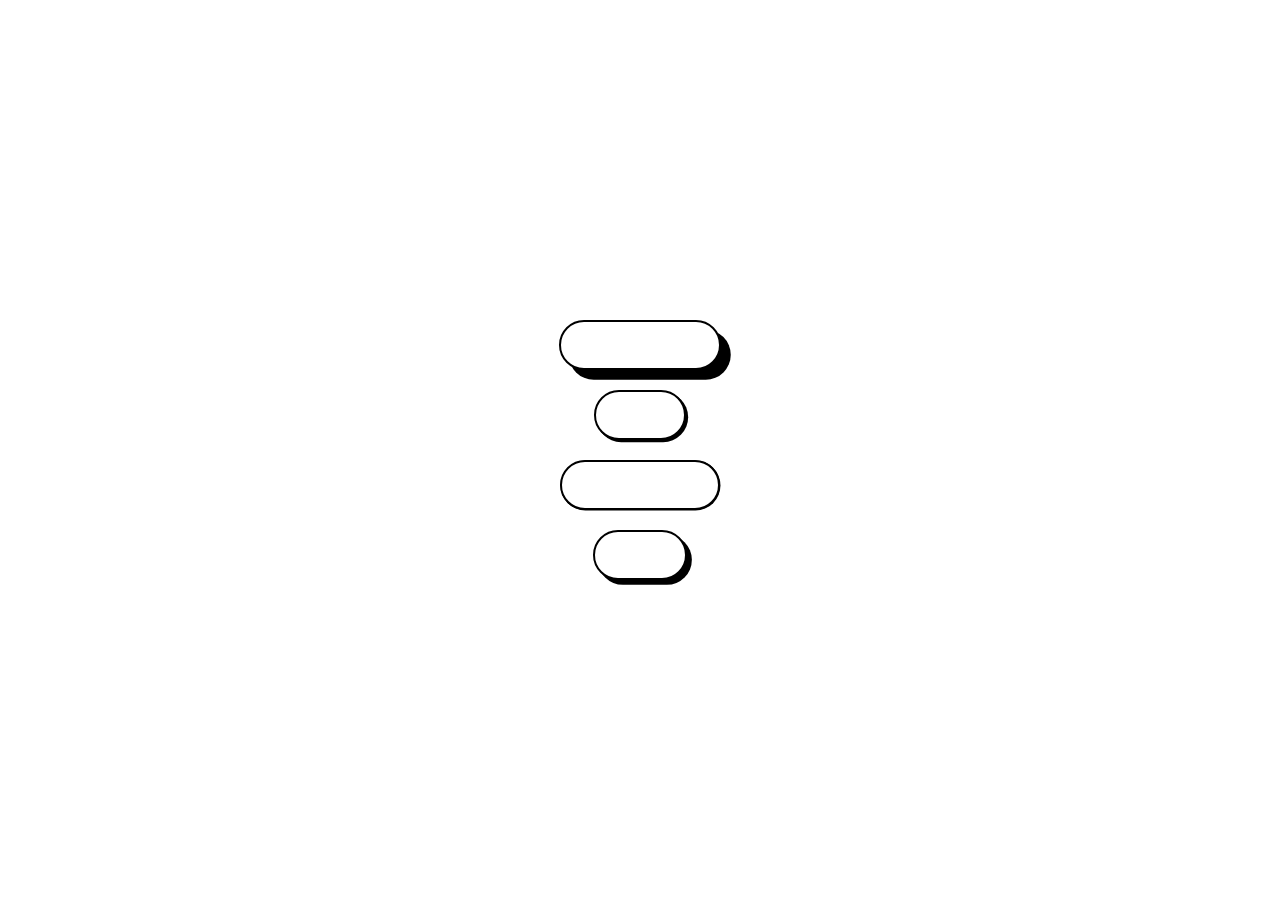
==== index.html @ 5e63ef2c "j" ====
<!DOCTYPE html>
<html lang="en">
<head>
  <meta charset="UTF-8" />
  <meta name="viewport" content="width=device-width, initial-scale=1.0" />
  <title>Topics</title>
  <link rel="stylesheet" href="homepage.css">
</head>
<body>
  <div class="topics">
    <a href="randomness/index.html" class="link"><div class="item">RANDOMNESS</div></a>
    <a href="time/index.html" class="link"><div class="item">TIME</div></a>
    <a href="interaction/index.html" class="link"><div class="item">INTERACTION</div></a>
    <a href="loop/index.html" class="link"><div class="item">LOOP</div></a>
  </div>
  <script src="homepage.js"></script>
</body>
</html>
---- homepage.css ----
* {
	margin: 0;
	padding: 0;
	box-sizing: border-box;
	font-family: cursive;
  }
  
  body {
	background-color: rgb(255, 255, 255);
	width: 100vw;
	height: 100vh;
	overflow: hidden;
	position: relative;
  }
  
  a {
	text-decoration: none;
	color: rgb(255, 255, 255);
  }
  
  .topics {
	width: 100%;
	height: 100%;
	display: flex;
	flex-direction: column;
	justify-content: center;
	align-items: center;
	gap: 20px;
  }
  
  .item {
	background-color: #ffffff;
	border: 2px solid #000000;
	border-radius: 25px;
	padding: 14px 24px;
	box-shadow: 4px 4px 0px #000000;
	transition: transform 0.4s ease, filter 0.4s ease, color 0.4s ease;
	display: inline-block;
  }
  
  .item:hover {
	color: #000000;
	transform: scale(1.12) rotate(-90deg);
	filter: hue-rotate(120deg);
  }
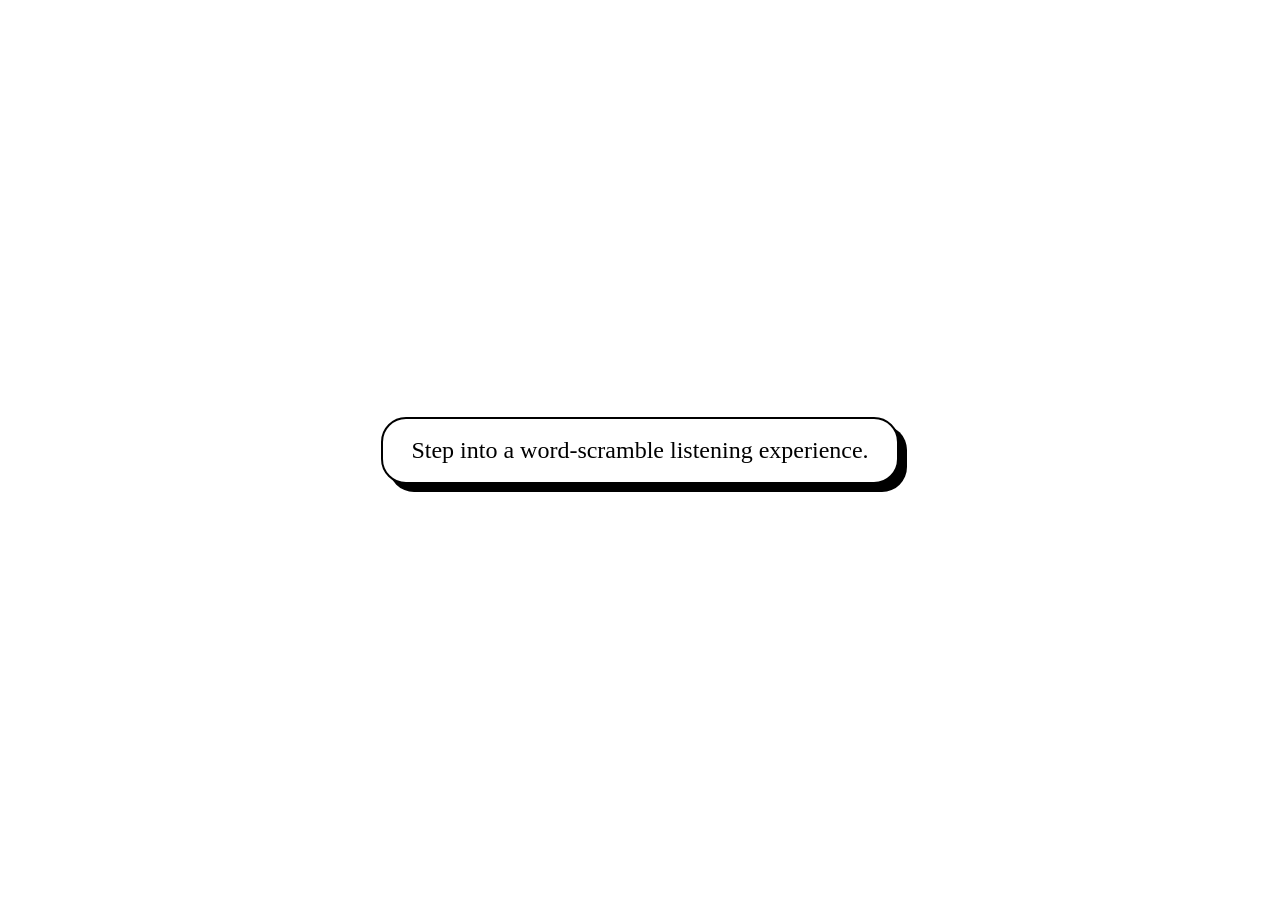
==== commit 423b85e6: "Add intro popup to homepage Co-authored-by: erinnpark <erinnpark@users.noreply.github.com>" ====
--- a/index.html
+++ b/index.html
@@ -7,6 +7,11 @@
   <link rel="stylesheet" href="homepage.css">
 </head>
 <body>
+  <div class="intro-overlay" id="intro-overlay">
+    <button class="intro-popup" id="intro-popup" type="button">
+      Step into a word-scramble listening experience.
+    </button>
+  </div>
   <div class="topics">
     <a href="randomness/index.html" class="link"><div class="item">RANDOMNESS</div></a>
     <a href="time/index.html" class="link"><div class="item">TIME</div></a>
--- a/homepage.css
+++ b/homepage.css
@@ -26,6 +26,59 @@
 	justify-content: center;
 	align-items: center;
 	gap: 20px;
+	opacity: 0;
+	pointer-events: none;
+	transform: scale(0.95);
+	transition: opacity 0.5s ease, transform 0.5s ease;
+  }
+
+  .topics.visible {
+	opacity: 1;
+	pointer-events: auto;
+	transform: scale(1);
+  }
+
+  .intro-overlay {
+	width: 100%;
+	height: 100%;
+	display: flex;
+	justify-content: center;
+	align-items: center;
+	position: absolute;
+	top: 0;
+	left: 0;
+	background-color: rgb(255, 255, 255);
+	z-index: 2;
+	transition: opacity 0.5s ease, transform 0.5s ease;
+  }
+
+  .intro-overlay.hidden {
+	opacity: 0;
+	pointer-events: none;
+	transform: scale(1.05);
+  }
+
+  .intro-popup {
+	background-color: #ffffff;
+	border: 2px solid #000000;
+	border-radius: 25px;
+	padding: 18px 28px;
+	box-shadow: 8px 8px 0px #000000;
+	color: #000000;
+	cursor: pointer;
+	font-family: cursive;
+	font-size: 24px;
+	max-width: 80vw;
+	transition: transform 0.4s ease, filter 0.4s ease, color 0.4s ease, box-shadow 0.4s ease;
+  }
+
+  .intro-popup:hover,
+  .intro-popup:focus {
+	color: #000000;
+	transform: scale(1.08) rotate(-3deg);
+	filter: hue-rotate(120deg);
+	box-shadow: 12px 12px 0px #000000;
+	outline: none;
   }
   
   .item {
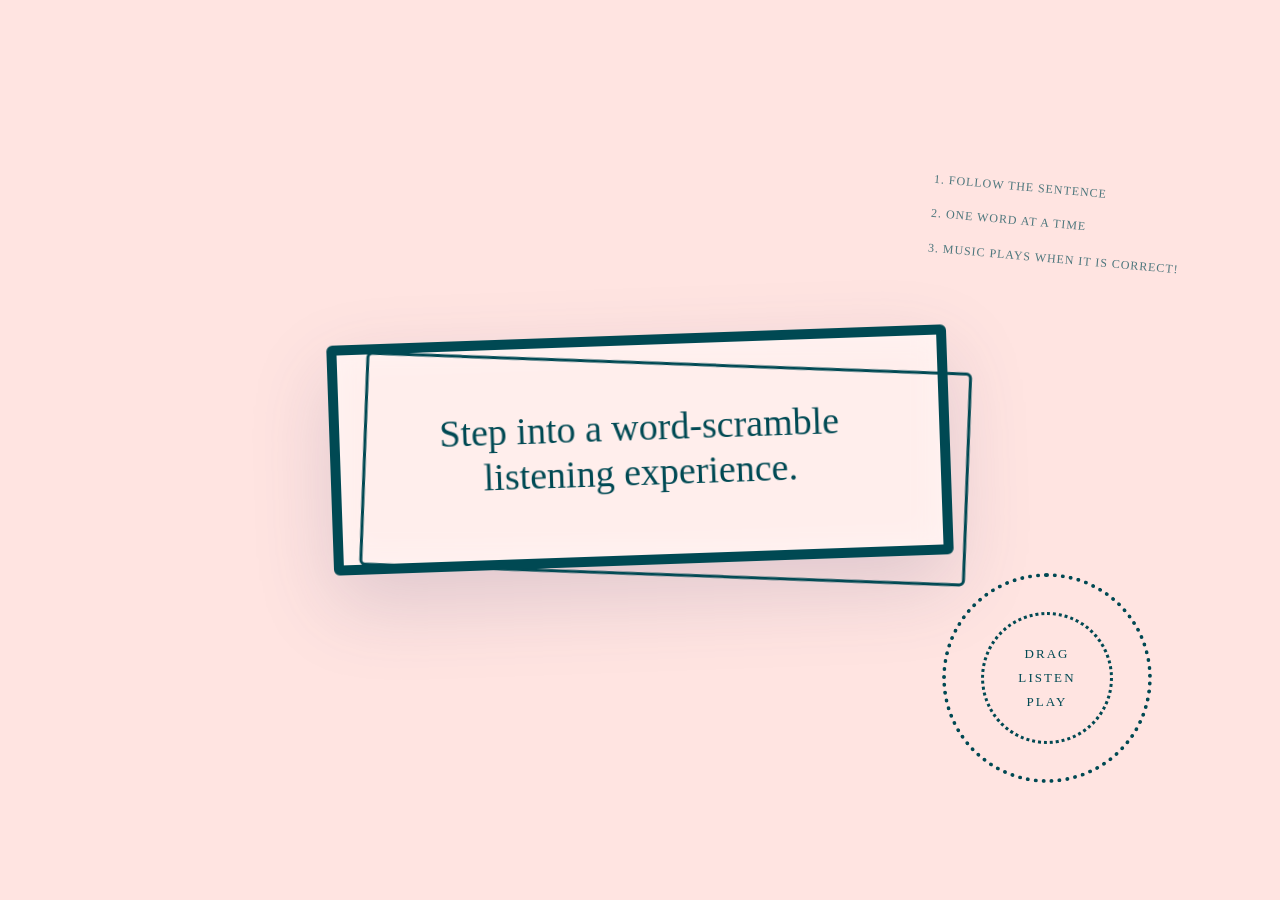
==== commit f4ee1768: "Match homepage to happy page design Co-authored-by: erinnpark <erinnpark@users.noreply.github.com>" ====
--- a/index.html
+++ b/index.html
@@ -4,20 +4,46 @@
   <meta charset="UTF-8" />
   <meta name="viewport" content="width=device-width, initial-scale=1.0" />
   <title>Topics</title>
-  <link rel="stylesheet" href="homepage.css">
+  <link rel="stylesheet" href="homepage.css" />
 </head>
 <body>
+  <div class="dream-bg">
+    <span class="sunbeam sunbeam-one"></span>
+    <span class="sunbeam sunbeam-two"></span>
+
+    <span class="cloud cloud-one"></span>
+    <span class="cloud cloud-two"></span>
+    <span class="cloud cloud-three"></span>
+
+    <span class="orb orb-one"></span>
+    <span class="orb orb-two"></span>
+    <span class="orb orb-three"></span>
+  </div>
+
+  <div id="sparkleContainer"></div>
+
   <div class="intro-overlay" id="intro-overlay">
     <button class="intro-popup" id="intro-popup" type="button">
       Step into a word-scramble listening experience.
     </button>
   </div>
-  <div class="topics">
-    <a href="randomness/index.html" class="link"><div class="item">RANDOMNESS</div></a>
-    <a href="time/index.html" class="link"><div class="item">TIME</div></a>
-    <a href="interaction/index.html" class="link"><div class="item">INTERACTION</div></a>
-    <a href="loop/index.html" class="link"><div class="item">LOOP</div></a>
-  </div>
+
+  <main class="player topics">
+    <p class="label">Now Playing</p>
+    <h1>SPARKLES</h1>
+
+    <p class="instruction">
+      Choose a word-scramble listening page.
+    </p>
+
+    <section class="word-bank">
+      <a href="randomness/index.html" class="link"><span class="item">RANDOMNESS</span></a>
+      <a href="time/index.html" class="link"><span class="item">TIME</span></a>
+      <a href="interaction/index.html" class="link"><span class="item">INTERACTION</span></a>
+      <a href="loop/index.html" class="link"><span class="item">LOOP</span></a>
+    </section>
+  </main>
+
   <script src="homepage.js"></script>
 </body>
 </html>
--- a/homepage.css
+++ b/homepage.css
@@ -1,98 +1,455 @@
+@font-face {
+	font-family: "KalniaGlaze";
+	src: url("DynaPuff-VariableFont_wdth,wght.ttf");
+}
+
 * {
 	margin: 0;
 	padding: 0;
 	box-sizing: border-box;
-	font-family: cursive;
-  }
-  
-  body {
-	background-color: rgb(255, 255, 255);
-	width: 100vw;
-	height: 100vh;
+	font-family: "KalniaGlaze", cursive !important;
+}
+
+body {
+	min-height: 100vh;
 	overflow: hidden;
+	background: #ffe4e1;
+	color: #2b2b2b;
 	position: relative;
-  }
-  
-  a {
+}
+
+body::before,
+body::after {
+	display: none;
+}
+
+.dream-bg {
+	display: none;
+}
+
+a {
 	text-decoration: none;
-	color: rgb(255, 255, 255);
-  }
-  
-  .topics {
-	width: 100%;
-	height: 100%;
-	display: flex;
-	flex-direction: column;
-	justify-content: center;
-	align-items: center;
-	gap: 20px;
+}
+
+.background-sparkle {
+	position: fixed;
+	width: 12px;
+	height: 12px;
+	background: #004953;
+	border-radius: 50%;
+	pointer-events: none;
+	z-index: 1;
 	opacity: 0;
-	pointer-events: none;
-	transform: scale(0.95);
-	transition: opacity 0.5s ease, transform 0.5s ease;
-  }
-
-  .topics.visible {
-	opacity: 1;
-	pointer-events: auto;
-	transform: scale(1);
-  }
-
-  .intro-overlay {
-	width: 100%;
-	height: 100%;
+	box-shadow:
+		0 0 10px rgba(0, 73, 83, 0.9),
+		0 0 20px rgba(0, 73, 83, 0.7),
+		0 0 36px rgba(0, 73, 83, 0.45);
+	animation: backgroundSparkleBlink 2.4s ease-in-out infinite;
+}
+
+.background-sparkle::before,
+.background-sparkle::after {
+	content: "";
+	position: absolute;
+	left: 50%;
+	top: 50%;
+	background: #004953;
+	transform: translate(-50%, -50%);
+	border-radius: 999px;
+}
+
+.background-sparkle::before {
+	width: 2px;
+	height: 34px;
+}
+
+.background-sparkle::after {
+	width: 34px;
+	height: 2px;
+}
+
+#sparkleContainer {
+	position: fixed;
+	inset: 0;
+	pointer-events: none;
+	overflow: hidden;
+	z-index: 8;
+}
+
+.sparkle {
+	position: absolute;
+	width: 8px;
+	height: 8px;
+	background: #004953;
+	border-radius: 50%;
+	box-shadow:
+		0 0 8px rgba(0, 73, 83, 0.9),
+		0 0 16px rgba(0, 73, 83, 0.75),
+		0 0 28px rgba(0, 73, 83, 0.55);
+	animation: sparklePop 1.2s ease-out forwards;
+}
+
+.sparkle::before,
+.sparkle::after {
+	content: "";
+	position: absolute;
+	left: 50%;
+	top: 50%;
+	background: #004953;
+	transform: translate(-50%, -50%);
+	border-radius: 999px;
+}
+
+.sparkle::before {
+	width: 2px;
+	height: 24px;
+}
+
+.sparkle::after {
+	width: 24px;
+	height: 2px;
+}
+
+.intro-overlay {
+	position: fixed;
+	inset: 0;
 	display: flex;
 	justify-content: center;
 	align-items: center;
-	position: absolute;
-	top: 0;
-	left: 0;
-	background-color: rgb(255, 255, 255);
+	z-index: 12;
+	transition: opacity 0.5s ease, transform 0.5s ease;
+}
+
+.intro-overlay.hidden {
+	opacity: 0;
+	pointer-events: none;
+	transform: scale(1.05);
+}
+
+.intro-popup {
+	width: min(620px, calc(100vw - 36px));
+	min-height: 230px;
+	border: 10px solid #004953;
+	border-radius: 6px;
+	padding: 42px;
+	text-align: center;
+	background: rgba(255, 255, 255, 0.36);
+	backdrop-filter: blur(18px);
+	-webkit-backdrop-filter: blur(18px);
+	box-shadow:
+		0 30px 80px rgba(80, 70, 120, 0.18),
+		inset 0 0 40px rgba(255, 255, 255, 0.35);
+	color: #004953;
+	cursor: pointer;
+	font-size: 38px;
+	line-height: 1.18;
+	position: relative;
+	transform: rotate(-2deg);
+	transition: all 0.35s ease;
+	animation: playerSlideIn 1.4s ease forwards, playerFloat 5s ease-in-out infinite alternate;
+}
+
+.intro-popup::before {
+	content: "";
+	position: absolute;
+	inset: 18px -28px -22px 22px;
+	border: 3px solid #004953;
+	border-radius: 6px;
+	z-index: -1;
+	transform: rotate(4deg);
+}
+
+.intro-popup:hover,
+.intro-popup:focus {
+	background: rgba(255, 255, 255, 0.5);
+	box-shadow:
+		0 0 18px rgba(0, 73, 83, 0.22),
+		0 30px 80px rgba(80, 70, 120, 0.18),
+		inset 0 0 40px rgba(255, 255, 255, 0.55);
+	outline: none;
+}
+
+.player {
+	width: 610px;
+	min-height: 420px;
+	border: 10px solid #004953;
+	border-radius: 6px;
+	padding: 42px;
+	text-align: center;
+	background: rgba(255, 255, 255, 0.36);
+	backdrop-filter: blur(18px);
+	-webkit-backdrop-filter: blur(18px);
+	box-shadow:
+		0 30px 80px rgba(80, 70, 120, 0.18),
+		inset 0 0 40px rgba(255, 255, 255, 0.35);
+	position: absolute;
+	left: 7vw;
+	top: 8vh;
+	z-index: 4;
+	transform: rotate(-2deg);
+	animation: playerSlideIn 1.4s ease forwards, playerFloat 5s ease-in-out infinite alternate;
+}
+
+.player::before {
+	content: "";
+	position: absolute;
+	inset: 18px -28px -22px 22px;
+	border: 3px solid #004953;
+	border-radius: 6px;
+	z-index: -1;
+	transform: rotate(4deg);
+}
+
+.topics {
+	opacity: 0;
+	visibility: hidden;
+	pointer-events: none;
+	transition: opacity 0.5s ease;
+}
+
+.topics.visible {
+	opacity: 1;
+	visibility: visible;
+	pointer-events: auto;
+}
+
+.label {
+	font-size: 11px;
+	letter-spacing: 0.18em;
+	text-transform: uppercase;
+	opacity: 0.55;
+	margin-bottom: 8px;
+}
+
+h1 {
+	font-size: 48px;
+	font-weight: 100;
+	letter-spacing: 0.02em;
+	text-shadow: 0 8px 30px rgba(255, 255, 255, 0.8);
+	margin-bottom: 10px;
+	color: #004953;
+	line-height: 1.05;
+}
+
+.instruction {
+	font-size: 13px;
+	opacity: 0.6;
+	margin-bottom: 28px;
+}
+
+.word-bank {
+	display: flex;
+	flex-wrap: wrap;
+	gap: 16px;
+	justify-content: center;
+	margin-bottom: 8px;
+	transform: rotate(1deg);
+}
+
+.item {
+	display: inline-flex;
+	align-items: center;
+	justify-content: center;
+	background: #004953;
+	color: #ffe4e1;
+	font-size: 14px;
+	cursor: pointer;
+	transition: all 0.25s ease;
+	user-select: none;
+	clip-path: polygon(50% 0%, 100% 50%, 50% 100%, 0% 50%);
+	box-shadow:
+		0 0 12px rgba(0, 73, 83, 0.12),
+		0 10px 22px rgba(0, 73, 83, 0.08);
+}
+
+.link:nth-child(odd) .item {
+	padding: 12px 38px;
+	transform: rotate(-4deg);
+}
+
+.link:nth-child(even) .item {
+	padding: 14px 42px;
+	transform: rotate(4deg);
+}
+
+.link:nth-child(3n) .item {
+	padding: 10px 46px;
+	transform: translateY(5px) rotate(-2deg);
+}
+
+.link:nth-child(4n) .item {
+	padding: 16px 36px;
+	transform: translateY(-4px) rotate(5deg);
+}
+
+.item:hover,
+.link:focus .item {
+	transform: translateY(-8px) scale(1.1) rotate(0deg);
+	background: #ffe4e1;
+	color: #004953;
+	box-shadow:
+		0 0 18px rgba(0, 73, 83, 0.22),
+		0 14px 28px rgba(0, 73, 83, 0.14);
+}
+
+body .side-note {
+	position: fixed;
+	right: 7vw;
+	top: 20vh;
+	width: 260px;
 	z-index: 2;
-	transition: opacity 0.5s ease, transform 0.5s ease;
-  }
-
-  .intro-overlay.hidden {
-	opacity: 0;
-	pointer-events: none;
-	transform: scale(1.05);
-  }
-
-  .intro-popup {
-	background-color: #ffffff;
-	border: 2px solid #000000;
-	border-radius: 25px;
-	padding: 18px 28px;
-	box-shadow: 8px 8px 0px #000000;
-	color: #000000;
-	cursor: pointer;
-	font-family: cursive;
-	font-size: 24px;
-	max-width: 80vw;
-	transition: transform 0.4s ease, filter 0.4s ease, color 0.4s ease, box-shadow 0.4s ease;
-  }
-
-  .intro-popup:hover,
-  .intro-popup:focus {
-	color: #000000;
-	transform: scale(1.08) rotate(-3deg);
-	filter: hue-rotate(120deg);
-	box-shadow: 12px 12px 0px #000000;
-	outline: none;
-  }
-  
-  .item {
-	background-color: #ffffff;
-	border: 2px solid #000000;
-	border-radius: 25px;
-	padding: 14px 24px;
-	box-shadow: 4px 4px 0px #000000;
-	transition: transform 0.4s ease, filter 0.4s ease, color 0.4s ease;
-	display: inline-block;
-  }
-  
-  .item:hover {
-	color: #000000;
-	transform: scale(1.12) rotate(-90deg);
-	filter: hue-rotate(120deg);
-  }+	color: #004953;
+	font-size: 12px;
+	line-height: 1.7;
+	letter-spacing: 0.08em;
+	text-transform: uppercase;
+	opacity: 0.7;
+	transform: rotate(5deg);
+	pointer-events: none;
+}
+
+body .side-note span {
+	display: block;
+	margin-bottom: 14px;
+}
+
+body .side-circle {
+	position: fixed;
+	right: 10vw;
+	bottom: 13vh;
+	width: 210px;
+	height: 210px;
+	border: 4px dotted #004953;
+	border-radius: 50%;
+	z-index: 1;
+	animation: slowSpin 18s linear infinite;
+	pointer-events: none;
+	display: flex;
+	justify-content: center;
+	align-items: center;
+	flex-direction: column;
+	gap: 8px;
+	color: #004953;
+	font-size: 13px;
+	letter-spacing: 0.16em;
+	text-transform: uppercase;
+}
+
+body .side-circle::before {
+	content: "";
+	position: absolute;
+	inset: 35px;
+	border: 3px dotted #004953;
+	border-radius: 50%;
+}
+
+body .side-circle span {
+	position: relative;
+	z-index: 2;
+	display: block;
+}
+
+@keyframes playerSlideIn {
+	from {
+		opacity: 0;
+		transform: translateY(30px) rotate(-6deg) scale(0.96);
+	}
+
+	to {
+		opacity: 1;
+		transform: translateY(0) rotate(-2deg) scale(1);
+	}
+}
+
+@keyframes playerFloat {
+	from {
+		margin-top: 0;
+	}
+
+	to {
+		margin-top: 12px;
+	}
+}
+
+@keyframes backgroundSparkleBlink {
+	0%,
+	100% {
+		opacity: 0;
+		transform: scale(0.4) rotate(0deg);
+	}
+
+	50% {
+		opacity: 1;
+		transform: scale(1.1) rotate(35deg);
+	}
+}
+
+@keyframes sparklePop {
+	0% {
+		opacity: 0;
+		transform: scale(0.3) translateY(0) rotate(0deg);
+	}
+
+	30% {
+		opacity: 1;
+		transform: scale(1.1) translateY(-10px) rotate(25deg);
+	}
+
+	100% {
+		opacity: 0;
+		transform: scale(0.2) translateY(-70px) rotate(90deg);
+	}
+}
+
+@keyframes slowSpin {
+	from {
+		transform: rotate(0deg);
+	}
+
+	to {
+		transform: rotate(360deg);
+	}
+}
+
+@media (max-width: 900px) {
+	body {
+		overflow-y: auto;
+	}
+
+	.player {
+		position: relative;
+		left: auto;
+		top: auto;
+		width: calc(100vw - 32px);
+		min-height: auto;
+		margin: 40px auto;
+		transform: rotate(0deg);
+		animation: playerSlideInMobile 1.2s ease forwards;
+	}
+
+	.intro-popup {
+		font-size: 28px;
+		padding: 32px;
+	}
+
+	.side-note,
+	.side-circle {
+		display: none;
+	}
+
+	h1 {
+		font-size: 38px;
+	}
+}
+
+@keyframes playerSlideInMobile {
+	from {
+		opacity: 0;
+		transform: translateY(30px) scale(0.96);
+	}
+
+	to {
+		opacity: 1;
+		transform: translateY(0) scale(1);
+	}
+}
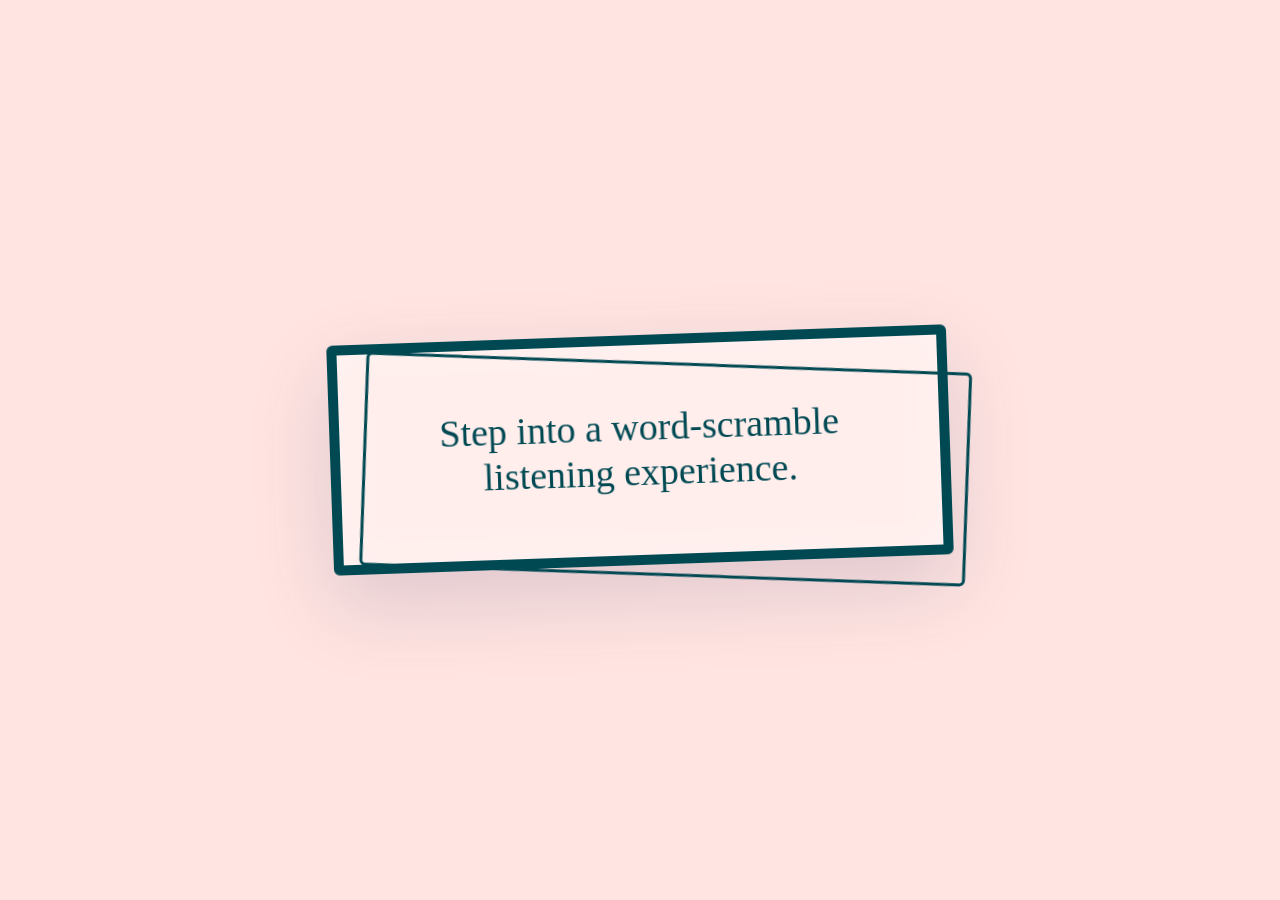
==== commit 0220397b: "Organize sparkles page instructions Co-authored-by: erinnpark <erinnpark@users.noreply.github.com>" ====
--- a/index.html
+++ b/index.html
@@ -37,6 +37,7 @@
     </p>
 
     <section class="word-bank">
+      <a href="sparkles/index.html" class="link"><span class="item">SPARKLES</span></a>
       <a href="randomness/index.html" class="link"><span class="item">RANDOMNESS</span></a>
       <a href="time/index.html" class="link"><span class="item">TIME</span></a>
       <a href="interaction/index.html" class="link"><span class="item">INTERACTION</span></a>
--- a/homepage.css
+++ b/homepage.css
@@ -292,63 +292,6 @@
 		0 14px 28px rgba(0, 73, 83, 0.14);
 }
 
-body .side-note {
-	position: fixed;
-	right: 7vw;
-	top: 20vh;
-	width: 260px;
-	z-index: 2;
-	color: #004953;
-	font-size: 12px;
-	line-height: 1.7;
-	letter-spacing: 0.08em;
-	text-transform: uppercase;
-	opacity: 0.7;
-	transform: rotate(5deg);
-	pointer-events: none;
-}
-
-body .side-note span {
-	display: block;
-	margin-bottom: 14px;
-}
-
-body .side-circle {
-	position: fixed;
-	right: 10vw;
-	bottom: 13vh;
-	width: 210px;
-	height: 210px;
-	border: 4px dotted #004953;
-	border-radius: 50%;
-	z-index: 1;
-	animation: slowSpin 18s linear infinite;
-	pointer-events: none;
-	display: flex;
-	justify-content: center;
-	align-items: center;
-	flex-direction: column;
-	gap: 8px;
-	color: #004953;
-	font-size: 13px;
-	letter-spacing: 0.16em;
-	text-transform: uppercase;
-}
-
-body .side-circle::before {
-	content: "";
-	position: absolute;
-	inset: 35px;
-	border: 3px dotted #004953;
-	border-radius: 50%;
-}
-
-body .side-circle span {
-	position: relative;
-	z-index: 2;
-	display: block;
-}
-
 @keyframes playerSlideIn {
 	from {
 		opacity: 0;
@@ -398,16 +341,6 @@
 	100% {
 		opacity: 0;
 		transform: scale(0.2) translateY(-70px) rotate(90deg);
-	}
-}
-
-@keyframes slowSpin {
-	from {
-		transform: rotate(0deg);
-	}
-
-	to {
-		transform: rotate(360deg);
 	}
 }
 
@@ -432,11 +365,6 @@
 		padding: 32px;
 	}
 
-	.side-note,
-	.side-circle {
-		display: none;
-	}
-
 	h1 {
 		font-size: 38px;
 	}
